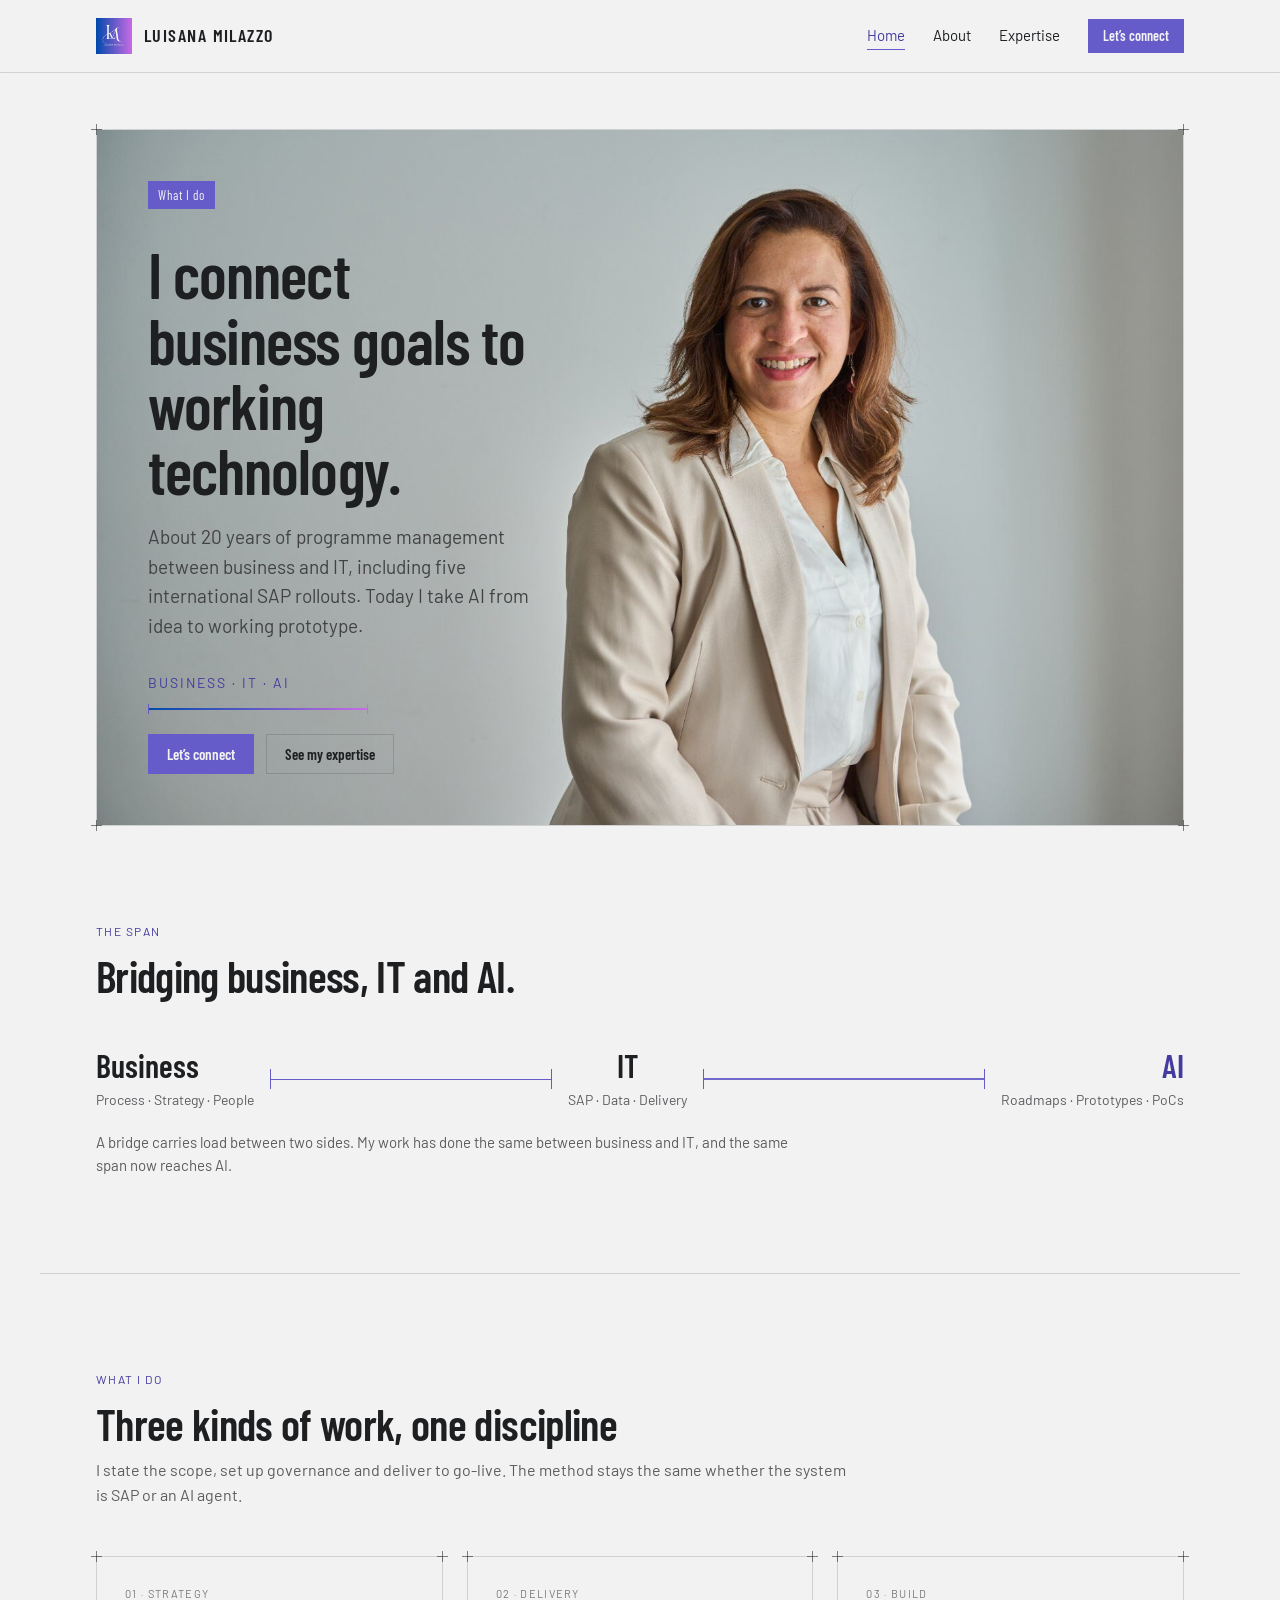
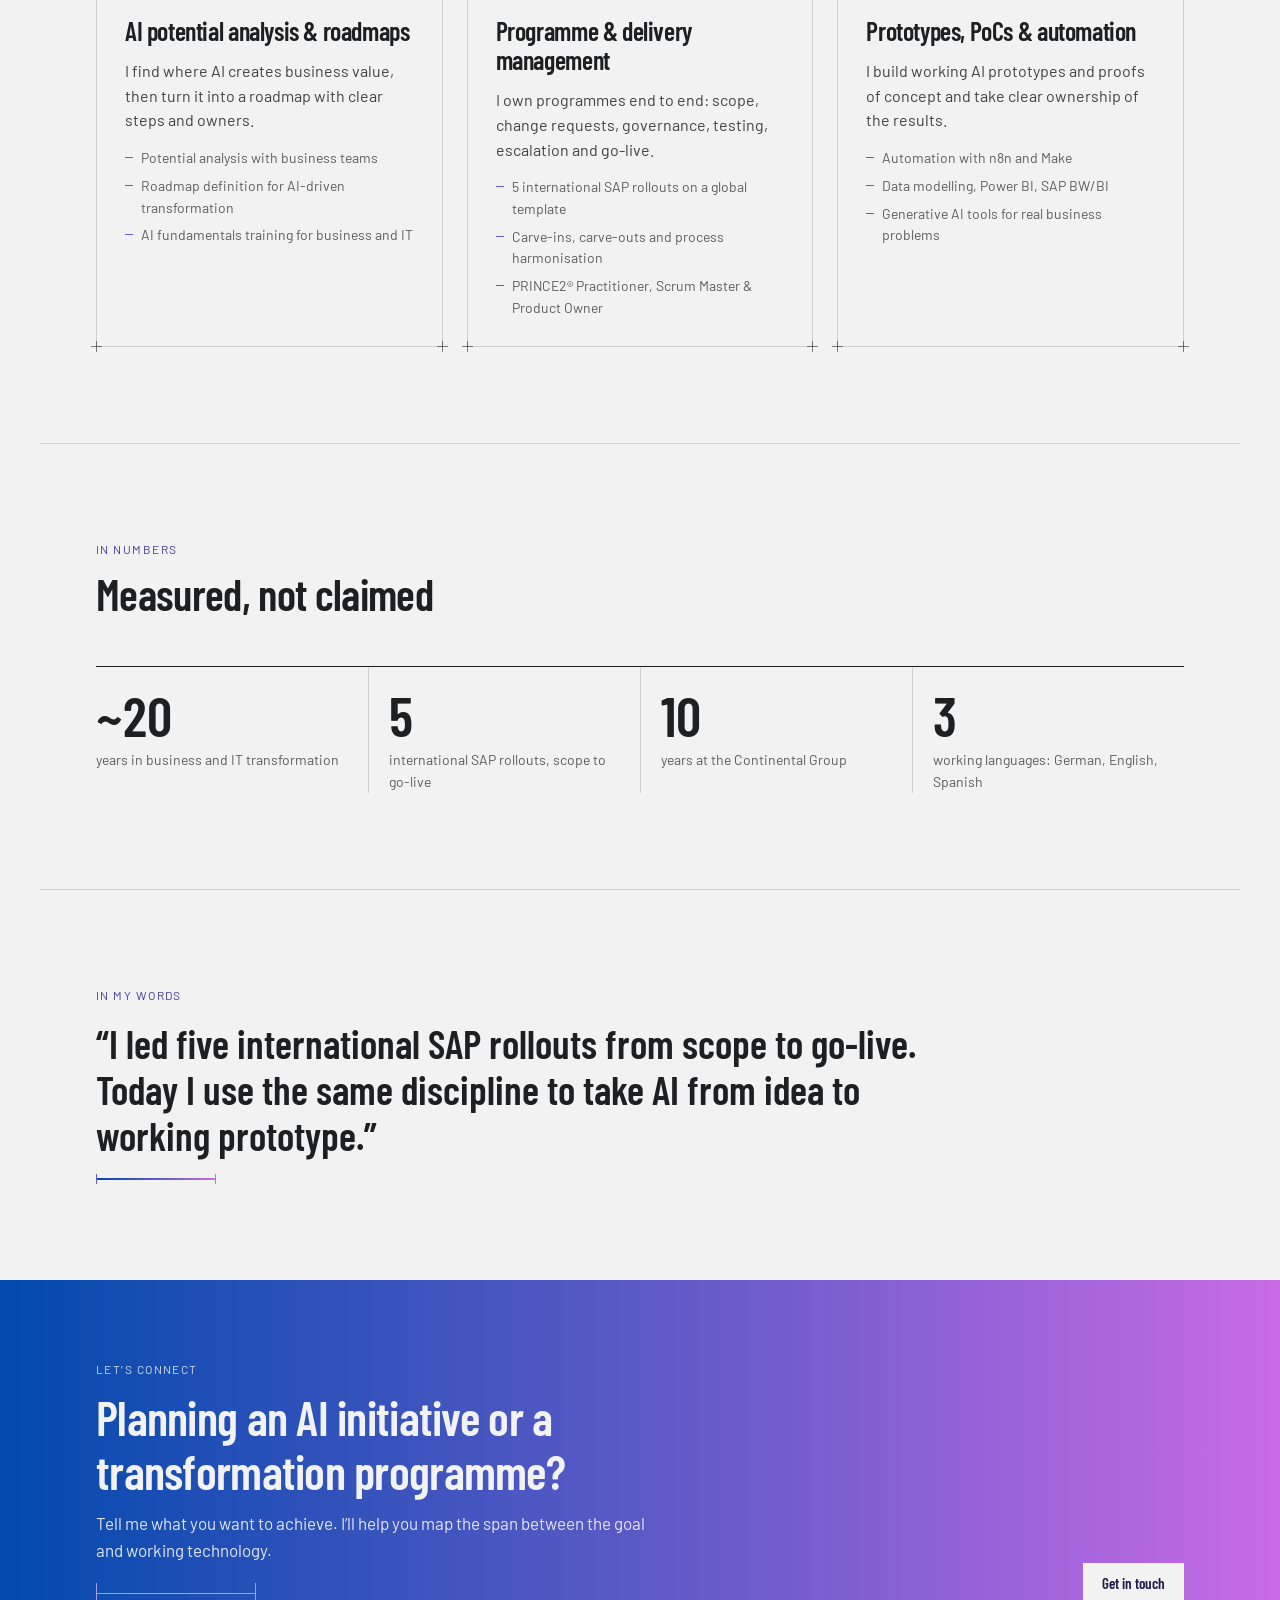
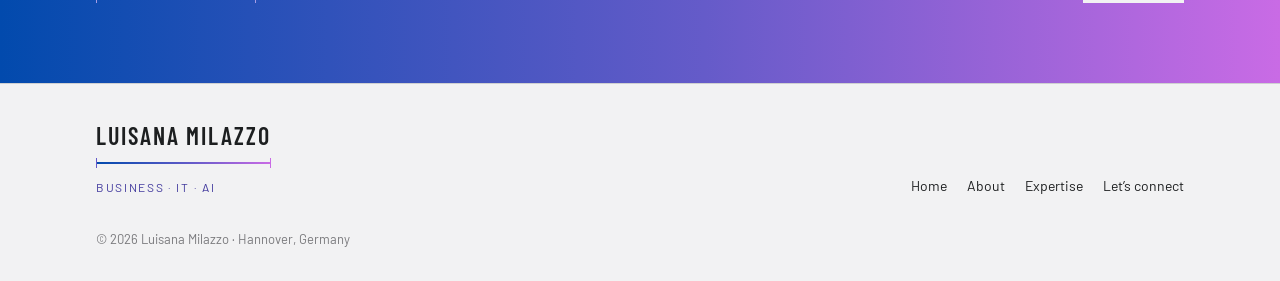
==== index.html @ de4c2080 "Personal website and Claude Design handoff Static HTML/CSS site (Home, About, Expertise) in brand co" ====
<!DOCTYPE html>
<html lang="en">
<head>
<meta charset="utf-8">
<meta name="viewport" content="width=device-width, initial-scale=1">
<title>Luisana Milazzo · Bridging business, IT and AI</title>
<meta name="description" content="Luisana Milazzo: about 20 years bridging business and IT, now applied to AI. Programme management, SAP transformation and AI implementation, based in Hannover.">
<link rel="icon" type="image/png" href="assets/favicon.png">
<link rel="apple-touch-icon" href="assets/apple-touch-icon.png">
<link rel="stylesheet" href="css/industry.css">
<link rel="stylesheet" href="css/site.css">
<script src="js/nav.js" defer></script>
</head>
<body>
<a class="skip-link" href="#main">Skip to content</a>

<header class="site-header">
  <div class="wrap">
    <a class="brand" href="index.html"><img src="assets/lm-logo.png" alt="" width="36" height="36"><span>Luisana Milazzo</span></a>
    <button class="nav-toggle" type="button" aria-expanded="false" aria-controls="site-nav" aria-label="Menu">
      <svg width="20" height="20" viewBox="0 0 20 20" aria-hidden="true"><path d="M2 5h16M2 10h16M2 15h16" stroke="currentColor" stroke-width="1.5"/></svg>
    </button>
    <nav class="site-nav" id="site-nav" aria-label="Main">
      <a href="index.html" aria-current="page">Home</a>
      <a href="about.html">About</a>
      <a href="expertise.html">Expertise</a>
      <a class="btn btn-primary" href="about.html#connect">Let’s connect</a>
    </nav>
  </div>
</header>

<main id="main">

  <!-- Hero · Home photo: the open wall on the left holds the headline -->
  <section class="hero wrap" aria-labelledby="hero-title">
    <div class="hero-frame blueprint">
      <i class="corner tl"></i><i class="corner tr"></i><i class="corner bl"></i><i class="corner br"></i>
      <div class="hero-photo"><img src="assets/photo-landscape.jpg" alt="Luisana Milazzo in a beige suit, smiling" width="1600" height="1067"></div>
      <div class="hero-copy">
        <span class="chip">What I do</span>
        <div style="display:flex;flex-direction:column;gap:20px">
          <h1 id="hero-title">I connect business goals to working technology.</h1>
          <p class="lede">About 20 years of programme management between business and IT, including five international SAP rollouts. Today I take AI from idea to working prototype.</p>
        </div>
        <div style="display:flex;flex-direction:column;gap:20px">
          <div class="wordmark">
            <span class="label">Business · IT · AI</span>
            <div class="dim dim-gradient dim-sm" style="width:220px"><i></i></div>
          </div>
          <div class="hero-actions">
            <a class="btn btn-primary" href="about.html#connect">Let’s connect</a>
            <a class="btn btn-secondary" href="expertise.html">See my expertise</a>
          </div>
        </div>
      </div>
    </div>
  </section>

  <!-- Signature motif · the dimension line -->
  <section class="section wrap" aria-labelledby="span-title">
    <div class="section-head">
      <span class="label">The span</span>
      <h2 id="span-title">Bridging business, IT and AI.</h2>
    </div>
    <div class="span-diagram">
      <div class="span-node"><strong>Business</strong><span>Process · Strategy · People</span></div>
      <div class="dim" aria-hidden="true"><i></i></div>
      <div class="span-node"><strong>IT</strong><span>SAP · Data · Delivery</span></div>
      <div class="dim dim-strong" aria-hidden="true"><i></i></div>
      <div class="span-node"><strong>AI</strong><span>Roadmaps · Prototypes · PoCs</span></div>
    </div>
    <p class="span-note muted">A bridge carries load between two sides. My work has done the same between business and IT, and the same span now reaches AI.</p>
  </section>

  <!-- What I do -->
  <section class="section wrap" aria-labelledby="services-title">
    <div class="section-head">
      <span class="label">What I do</span>
      <h2 id="services-title">Three kinds of work, one discipline</h2>
      <p class="muted pretty">I state the scope, set up governance and deliver to go-live. The method stays the same whether the system is SAP or an AI agent.</p>
    </div>
    <div class="grid-3">
      <article class="service blueprint">
        <i class="corner tl"></i><i class="corner tr"></i><i class="corner bl"></i><i class="corner br"></i>
        <span class="label-muted">01 · Strategy</span>
        <h3>AI potential analysis &amp; roadmaps</h3>
        <p>I find where AI creates business value, then turn it into a roadmap with clear steps and owners.</p>
        <ul>
          <li>Potential analysis with business teams</li>
          <li>Roadmap definition for AI-driven transformation</li>
          <li>AI fundamentals training for business and IT</li>
        </ul>
      </article>
      <article class="service blueprint">
        <i class="corner tl"></i><i class="corner tr"></i><i class="corner bl"></i><i class="corner br"></i>
        <span class="label-muted">02 · Delivery</span>
        <h3>Programme &amp; delivery management</h3>
        <p>I own programmes end to end: scope, change requests, governance, testing, escalation and go-live.</p>
        <ul>
          <li>5 international SAP rollouts on a global template</li>
          <li>Carve-ins, carve-outs and process harmonisation</li>
          <li>PRINCE2® Practitioner, Scrum Master &amp; Product Owner</li>
        </ul>
      </article>
      <article class="service blueprint">
        <i class="corner tl"></i><i class="corner tr"></i><i class="corner bl"></i><i class="corner br"></i>
        <span class="label-muted">03 · Build</span>
        <h3>Prototypes, PoCs &amp; automation</h3>
        <p>I build working AI prototypes and proofs of concept and take clear ownership of the results.</p>
        <ul>
          <li>Automation with n8n and Make</li>
          <li>Data modelling, Power BI, SAP BW/BI</li>
          <li>Generative AI tools for real business problems</li>
        </ul>
      </article>
    </div>
  </section>

  <!-- Measured figures -->
  <section class="section wrap" aria-labelledby="figures-title">
    <div class="section-head">
      <span class="label">In numbers</span>
      <h2 id="figures-title">Measured, not claimed</h2>
    </div>
    <div class="figures">
      <div class="figure"><strong>~20</strong><span>years in business and IT transformation</span></div>
      <div class="figure"><strong>5</strong><span>international SAP rollouts, scope to go-live</span></div>
      <div class="figure"><strong>10</strong><span>years at the Continental Group</span></div>
      <div class="figure"><strong>3</strong><span>working languages: German, English, Spanish</span></div>
    </div>
  </section>

  <!-- Sample line -->
  <section class="section wrap" aria-label="In my words">
    <figure class="quote">
      <span class="label">In my words</span>
      <p>“I led five international SAP rollouts from scope to go-live. Today I use the same discipline to take AI from idea to working prototype.”</p>
      <div class="dim dim-gradient dim-sm" aria-hidden="true"><i></i></div>
    </figure>
  </section>

  <!-- Gradient band · section divider -->
  <section class="band" aria-labelledby="cta-title">
    <div class="wrap">
      <div>
        <span class="label">Let’s connect</span>
        <h2 id="cta-title">Planning an AI initiative or a transformation programme?</h2>
        <p>Tell me what you want to achieve. I’ll help you map the span between the goal and working technology.</p>
        <div class="dim dim-light" aria-hidden="true"><i></i></div>
      </div>
      <a class="btn btn-on-gradient" href="about.html#connect">Get in touch</a>
    </div>
  </section>

</main>

<footer class="site-footer">
  <div class="wrap">
    <div class="wordmark">
      <span class="wordmark-name">Luisana Milazzo</span>
      <div class="dim dim-gradient dim-sm" aria-hidden="true"><i></i></div>
      <span class="label">Business · IT · AI</span>
    </div>
    <nav class="footer-nav" aria-label="Footer">
      <a href="index.html">Home</a>
      <a href="about.html">About</a>
      <a href="expertise.html">Expertise</a>
      <a href="about.html#connect">Let’s connect</a>
    </nav>
    <p class="footer-meta">© 2026 Luisana Milazzo · Hannover, Germany</p>
  </div>
</footer>
</body>
</html>
---- css/industry.css ----
/* Industry — design-system tokens and component classes. This file is the source of truth for the system's look; retune it here and see readme.md. */
@import url('https://fonts.googleapis.com/css2?family=Barlow:wght@400;500;700&family=Barlow+Condensed:wght@400;600&display=swap');

:root {
  --color-bg: #f2f2f3;
  --color-surface: #e9e9ea;
  --color-text: #1d1f20;
  --color-accent: #5980a6;
  --color-accent-2: #728fab;
  --color-divider: color-mix(in srgb, #1d1f20 16%, transparent);

  /* Tonal ramps — generated in OKLCH on one shared lightness scale, so the
     same step of any role matches the others in visual value. */
  --color-neutral-100: #f5f5f8;
  --color-neutral-200: #e7e7ea;
  --color-neutral-300: #d4d4d7;
  --color-neutral-400: #b7b7ba;
  --color-neutral-500: #98989b;
  --color-neutral-600: #7a7a7d;
  --color-neutral-700: #5d5d60;
  --color-neutral-800: #424244;
  --color-neutral-900: #2b2b2d;

  --color-accent-100: #eef6ff;
  --color-accent-200: #d6ebff;
  --color-accent-300: #b5d9fd;
  --color-accent-400: #94bce3;
  --color-accent-500: #749dc4;
  --color-accent-600: #597ea3;
  --color-accent-700: #416180;
  --color-accent-800: #2c455d;
  --color-accent-900: #1d2d3d;

  --color-accent-2-100: #eef6ff;
  --color-accent-2-200: #d6ebff;
  --color-accent-2-300: #bdd8f2;
  --color-accent-2-400: #9ebbd8;
  --color-accent-2-500: #7e9cb8;
  --color-accent-2-600: #627d98;
  --color-accent-2-700: #486077;
  --color-accent-2-800: #314457;
  --color-accent-2-900: #1f2d3a;

  --font-heading: "Barlow Condensed", system-ui, sans-serif;
  --font-heading-weight: 600;
  --font-body: "Barlow", system-ui, sans-serif;

  --space-1: 3.4px;
  --space-2: 6.8px;
  --space-3: 10.2px;
  --space-4: 13.6px;
  --space-6: 20.4px;
  --space-8: 27.2px;

  --radius-sm: 2px;
  --radius-md: 4px;
  --radius-lg: 7px;

  /* Elevation — derived from the ground: soft ink-tinted shadows on a
     light theme, a hairline edge + ambient darkness on a dark one. */
  --shadow-sm: 0 1px 2px color-mix(in srgb, #2b2b2d 14%, transparent);
  --shadow-md: 0 3px 10px color-mix(in srgb, #2b2b2d 16%, transparent);
  --shadow-lg: 0 12px 32px color-mix(in srgb, #2b2b2d 22%, transparent);
}

body {
  background: var(--color-bg);
  color: var(--color-text);
  font-family: var(--font-body);
}
h1, h2, h3, h4 { font-family: var(--font-heading); font-weight: var(--font-heading-weight); }

.blueprint {
  position: relative;
  border: 1px solid var(--color-divider);
  border-radius: 0;
}
/* The overlay image treatments (halftone, duotone) clip their overlay
   (overflow:hidden); a blueprint wrapper draws its registration marks
   outside the box, so when both classes share a wrapper the frame must
   win. */
.blueprint.halftone, .blueprint.plate, .blueprint.duotone { overflow: visible; }
.blueprint > .corner {
  position: absolute; width: 11px; height: 11px;
  color: color-mix(in srgb, var(--color-text) 55%, transparent);
}
.blueprint > .corner::before, .blueprint > .corner::after {
  content: ""; position: absolute; background: currentColor;
}
.blueprint > .corner::before { left: 5px; top: 0; width: 1px; height: 100%; }
.blueprint > .corner::after  { top: 5px; left: 0; width: 100%; height: 1px; }
.blueprint > .corner.tl { top: -6px; left: -6px; }
.blueprint > .corner.tr { top: -6px; right: -6px; }
.blueprint > .corner.bl { bottom: -6px; left: -6px; }
.blueprint > .corner.br { bottom: -6px; right: -6px; }

.duotone{position:relative;overflow:hidden}
.duotone::after{content:"";position:absolute;inset:0;pointer-events:none;
  background:var(--color-accent);mix-blend-mode:color}

/* ══════════════════════════════════════════════════════════════════════════
   Components — built with the tokens above. Plain CSS
   on plain HTML: no JavaScript, no build step. Each class is documented in
   readme.md and demonstrated in foundations/ and components/.
   ══════════════════════════════════════════════════════════════════════ */

*, *::before, *::after { box-sizing: border-box; }
body { margin: 0; font-size: 15px; line-height: 1.55; font-weight: 400; }
h1, h2, h3, h4, h5, h6 {
  font-family: var(--font-heading); font-weight: var(--font-heading-weight);
  line-height: 1.12; letter-spacing: -0.015em; margin: 0 0 var(--space-2);
}
h1 { font-size: 42px; }
h2 { font-size: 32px; }
h3 { font-size: 25px; }
h4 { font-size: 20px; }
h5 { font-size: 16px; }
h6 { font-size: 13px; }
h6 { letter-spacing: 0.08em; text-transform: uppercase; }
p { margin: 0 0 var(--space-3); }
a { color: var(--color-accent); text-underline-offset: 3px; }
img { display: block; max-width: 100%; }
figure { margin: 0; }
figcaption {
  font-size: 11px; margin-top: var(--space-1);
  color: color-mix(in srgb, var(--color-text) 55%, transparent);
}
.text-muted { color: color-mix(in srgb, var(--color-text) 55%, transparent); }
:focus { outline: none; }
:focus-visible { outline: 2px solid var(--color-accent); outline-offset: 2px; }
::selection { background: color-mix(in srgb, var(--color-accent) 30%, transparent); }

/* — rules — */
.hr {
  height: 1px; border: 0; margin: var(--space-4) 0;
  background: var(--color-divider);
}

/* — buttons — */
.btn {
  display: inline-flex; align-items: center; justify-content: center; gap: 6px;
  cursor: pointer; text-decoration: none;
  font-family: var(--font-heading); font-weight: var(--font-heading-weight);
  font-size: 14px; line-height: 1.2; color: var(--color-text); /* matches the .input's 14px —
     the pair sits side by side in sign-up rows */
  background: transparent; border: 1px solid transparent;
  padding: var(--space-2) calc(var(--space-3) * 1.2);
  border-radius: var(--radius-md);
}
.btn svg { display: block; }
.btn:disabled { opacity: 0.45; cursor: not-allowed; }
.btn-primary { background: var(--color-accent); color: var(--color-bg); }
.btn-primary:hover { background: var(--color-accent-600); }
.btn-primary:active { background: var(--color-accent-700); }
.btn-secondary { border-color: var(--color-divider); }
.btn-secondary:hover { background: color-mix(in srgb, var(--color-text) 7%, transparent); }
.btn-secondary:active { background: color-mix(in srgb, var(--color-text) 14%, transparent); }
.btn-ghost { color: var(--color-accent); padding-inline: var(--space-1); }
.btn-ghost:hover { background: color-mix(in srgb, var(--color-accent) 10%, transparent); }
.btn-ghost:active { background: color-mix(in srgb, var(--color-accent) 18%, transparent); }
.btn-icon { width: 36px; height: 36px; padding: 0; }
.btn-block { width: 100%; margin-top: var(--space-2); }

/* — forms — */
.field > label {
  display: block; font-size: 12px; margin-bottom: 5px;
  color: color-mix(in srgb, var(--color-text) 70%, transparent);
}
.input {
  width: 100%; min-height: 36px; padding: 6px 10px; font: inherit;
  font-size: 14px; color: var(--color-text); caret-color: var(--color-accent);
  background: var(--color-surface);
  border: 1px solid var(--color-divider); border-radius: var(--radius-md);
}
.input:hover { border-color: color-mix(in srgb, var(--color-text) 45%, transparent); }
.input:focus-visible { border-color: var(--color-accent); outline-offset: 0; }
textarea.input { min-height: 90px; resize: vertical; }
.radio { display: inline-flex; align-items: center; gap: 8px; cursor: pointer; font-size: 14px; }
.radio input, .seg-opt input {
  position: absolute; opacity: 0; width: 0; height: 0; pointer-events: none;
}
.radio .dot {
  width: 16px; height: 16px; flex: none; border-radius: 50%;
  border: 1.5px solid var(--color-divider);
}
.radio:hover .dot { border-color: var(--color-accent); }
.radio input:checked + .dot {
  border-color: var(--color-accent); background: var(--color-accent);
  box-shadow: inset 0 0 0 4px var(--color-bg);
}
.radio input:focus-visible + .dot { outline: 2px solid var(--color-accent); outline-offset: 2px; }
.seg {
  display: inline-flex; overflow: hidden;
  border: 1px solid var(--color-divider); border-radius: var(--radius-md);
}
.seg-opt {
  display: inline-flex; align-items: center; gap: 6px;
  padding: 7px 12px; font-size: 13px; cursor: pointer;
}
.seg-opt + .seg-opt { border-left: 1px solid var(--color-divider); }
.seg-opt:has(input:checked) { background: var(--color-accent); color: var(--color-bg); }
.seg-opt:not(:has(input:checked)):hover { background: color-mix(in srgb, var(--color-text) 7%, transparent); }
.seg-opt:has(input:focus-visible) { outline: 2px solid var(--color-accent); outline-offset: -2px; }

/* — cards — */
.card {
  display: flex; flex-direction: column; gap: var(--space-2);
  padding: var(--space-3); border-radius: var(--radius-md); background: var(--color-surface);
}
.card-kicker { font-size: 10px; letter-spacing: 0.1em; text-transform: uppercase; color: var(--color-accent); }
.card-title {
  font-family: var(--font-heading); font-weight: var(--font-heading-weight);
  font-size: 17px; line-height: 1.2;
}
.card-body { margin: 0; font-size: 13px; opacity: 0.8; flex: 1; }
.card-meta {
  display: flex; align-items: center; gap: 6px; font-size: 11px;
  color: color-mix(in srgb, var(--color-text) 50%, transparent);
}
.elev-sm { box-shadow: var(--shadow-sm); }
.elev-md { box-shadow: var(--shadow-md); }
.elev-lg { box-shadow: var(--shadow-lg); }

/* — tags — */
.tag {
  display: inline-flex; align-items: center; font-size: 11px;
  letter-spacing: 0.02em; padding: 3px 10px;
  border-radius: calc(var(--radius-md) * 0.75);
}
.tag-accent { background: var(--color-accent-100); color: var(--color-accent-800); }
.tag-accent-2 { background: var(--color-accent-2-100); color: var(--color-accent-2-800); }
.tag-neutral { background: var(--color-neutral-100); color: var(--color-neutral-800); }
.tag-outline { border: 1px solid var(--color-accent); color: var(--color-accent); }

/* — navigation — */
.nav {
  display: flex; align-items: center; gap: var(--space-4);
  padding: var(--space-3) var(--space-4);
  border-bottom: none;
}
.nav-brand {
  font-family: var(--font-heading); font-weight: var(--font-heading-weight);
  font-size: 18px; margin-right: auto;
}
.nav a { color: inherit; text-decoration: none; font-size: 14px; }
.nav a:hover, .nav a[aria-current='page'] { color: var(--color-accent); }

/* — tables — */
.table { width: 100%; border-collapse: collapse; font-size: 14px; }
.table th {
  text-align: left; font-size: 11px; letter-spacing: 0.08em; text-transform: uppercase;
  color: color-mix(in srgb, var(--color-text) 60%, transparent);
  padding: var(--space-2); border-bottom: 1px solid var(--color-divider);
}
.table td {
  padding: var(--space-2);
  border-bottom: 1px solid color-mix(in srgb, var(--color-text) 8%, transparent);
}
.table tbody tr:hover { background: color-mix(in srgb, var(--color-text) 4%, transparent); }

/* — dialog — */
.dialog-backdrop {
  position: fixed; inset: 0; display: grid; place-items: center;
  padding: var(--space-4);
  background: color-mix(in srgb, var(--color-neutral-900) 50%, transparent);
}
.dialog {
  width: min(440px, 100%); display: flex; flex-direction: column; gap: var(--space-3);
  padding: var(--space-4); border-radius: var(--radius-lg);
  background: var(--color-surface); box-shadow: var(--shadow-lg);
}
.dialog-title {
  font-family: var(--font-heading); font-weight: var(--font-heading-weight);
  font-size: 20px;
}
.dialog-body { font-size: 14px; opacity: 0.85; }
.dialog-actions { display: flex; justify-content: flex-end; gap: var(--space-2); margin-top: var(--space-2); }

/* — blueprint frame: components are wireframe objects (see .blueprint
     and .corner above) — square, transparent, hairline-bordered — */
.card, .btn, .input, .tag, .seg, .dialog { border-radius: 0; }
.card, .dialog { background: transparent; border: 1px solid var(--color-divider); }
.btn { border: 1px solid var(--color-divider); }
.btn-primary { border-color: var(--color-accent); }
.btn-ghost { border-color: transparent; }
---- css/site.css ----
/* Luisana Milazzo — concept 1a "The Span".
   Builds on the Industry system (industry.css) with the colours sampled
   from the LM logo: Cobalt → Iris → Orchid. */

:root {
  --color-accent: #655bc9;
  --color-accent-100: #f1f0fc;
  --color-accent-200: #e1defa;
  --color-accent-300: #c8c2f3;
  --color-accent-400: #a69de6;
  --color-accent-500: #7a71d4;
  --color-accent-600: #5148b4;
  --color-accent-700: #433b9e;
  --color-accent-800: #2f2a75;
  --color-accent-900: #1e1b4e;
  --color-accent-2: #c96be5;
  --color-accent-2-100: #fbf0fd;
  --color-accent-2-300: #ecc4f6;
  --color-accent-2-700: #8a3ea3;
  --color-accent-2-900: #3d1a4a;

  --cobalt: #024aad;
  --iris: #655bc9;
  --orchid: #c96be5;
  --gradient: linear-gradient(90deg, var(--cobalt), var(--iris) 55%, var(--orchid));

  --page-max: 1200px;
  --gutter: clamp(16px, 5vw, 56px);
}

html { scroll-behavior: smooth; scroll-padding-top: 88px; }
body { min-height: 100vh; display: flex; flex-direction: column; font-size: 16px; }
main { flex: 1; }
a { color: var(--color-accent-700); }
a:hover { color: var(--color-accent-900); }
img { height: auto; }

.wrap { width: 100%; max-width: var(--page-max); margin-inline: auto; padding-inline: var(--gutter); }

.skip-link {
  position: absolute; left: 16px; top: -48px; z-index: 100;
  padding: 8px 14px; background: var(--color-text); color: var(--color-bg);
}
.skip-link:focus { top: 12px; color: var(--color-bg); }

/* — type helpers — */
.label {
  font-size: 12px; letter-spacing: .12em; text-transform: uppercase;
  color: var(--color-accent-700);
}
.label-muted { font-size: 11px; letter-spacing: .12em; text-transform: uppercase; color: var(--color-neutral-600); }
.display { font-size: clamp(40px, 6vw, 64px); line-height: 1; margin: 0; }
.lede { font-size: clamp(17px, 1.6vw, 19px); color: var(--color-neutral-800); max-width: 640px; text-wrap: pretty; margin: 0; }
.muted { color: var(--color-neutral-700); }
.pretty { text-wrap: pretty; }

/* — blueprint frames get their registration marks from industry.css — */
.frame { padding: clamp(24px, 4vw, 56px); }

/* — header — */
.site-header {
  position: sticky; top: 0; z-index: 50;
  background: color-mix(in srgb, var(--color-bg) 92%, transparent);
  backdrop-filter: blur(8px);
  border-bottom: 1px solid var(--color-divider);
}
.site-header .wrap { display: flex; align-items: center; gap: 24px; min-height: 72px; }
.brand { display: flex; align-items: center; gap: 12px; color: var(--color-text); text-decoration: none; margin-right: auto; }
.brand:hover { color: var(--color-text); }
.brand img { width: 36px; height: 36px; }
.brand span {
  font-family: var(--font-heading); font-weight: 600; font-size: 18px;
  letter-spacing: .08em; text-transform: uppercase; white-space: nowrap;
}
.site-nav { display: flex; align-items: center; gap: 28px; }
.site-nav a { color: var(--color-text); text-decoration: none; font-size: 15px; }
.site-nav a:hover, .site-nav a[aria-current="page"] { color: var(--color-accent-700); }
.site-nav a[aria-current="page"] { text-decoration: underline; text-decoration-color: var(--color-accent); text-underline-offset: 8px; }
.site-nav .btn-primary { color: var(--color-bg); font-size: 14px; padding: 8px 14px; text-decoration: none; }
.site-nav .btn-primary:hover { color: var(--color-bg); }

.nav-toggle { display: none; }

@media (max-width: 760px) {
  .brand span { font-size: 16px; }
  .nav-toggle {
    display: inline-flex; align-items: center; justify-content: center;
    width: 40px; height: 40px; padding: 0; background: transparent;
    border: 1px solid var(--color-divider); color: var(--color-text); cursor: pointer;
  }
  .nav-toggle svg { display: block; }
  .site-nav {
    display: none; position: absolute; inset: 72px 0 auto 0;
    flex-direction: column; align-items: stretch; gap: 0;
    padding: 8px var(--gutter) 20px; background: var(--color-bg);
    border-bottom: 1px solid var(--color-divider);
  }
  .site-nav.is-open { display: flex; }
  .site-nav a { padding: 12px 0; border-bottom: 1px solid var(--color-divider); }
  .site-nav .btn-primary { margin-top: 16px; padding: 12px 14px; border-bottom: 0; }
}

/* — buttons — */
.btn { font-size: 15px; padding: 10px 18px; }
.btn-primary { color: var(--color-bg); }
.btn-primary:hover, .btn-primary:active { color: var(--color-bg); }
.btn-on-gradient { background: var(--color-bg); color: var(--color-accent-900); border-color: var(--color-bg); }
.btn-on-gradient:hover { background: var(--color-accent-100); color: var(--color-accent-900); }

/* — the dimension line: the brand's signature motif —
   A measured line with end ticks. It connects two things: a role and its
   outcome, a year and the next, Caracas and Hannover. */
.dim { display: flex; align-items: center; min-width: 24px; }
.dim::before, .dim::after { content: ""; flex: none; width: 1px; height: 20px; background: var(--color-accent); }
.dim > i { flex: 1; height: 1px; background: var(--color-accent); }
.dim-strong > i { height: 2px; opacity: .9; }
.dim-sm::before, .dim-sm::after { height: 10px; }
.dim-gradient > i { height: 2px; background: var(--gradient); }
.dim-gradient::before { background: var(--color-accent); }
.dim-gradient::after { background: var(--orchid); }
.dim-light::before, .dim-light::after, .dim-light > i { background: var(--color-accent-400); }

/* — wordmark lockup — */
.wordmark { display: inline-flex; flex-direction: column; gap: 10px; }
.wordmark-name {
  font-family: var(--font-heading); font-weight: 600; line-height: 1;
  font-size: clamp(28px, 4.4vw, 44px); letter-spacing: .08em; text-transform: uppercase; white-space: nowrap;
}
.wordmark .label { font-size: 14px; letter-spacing: .14em; }

/* — sections — */
.section { padding-block: clamp(56px, 8vw, 96px); }
.section + .section { border-top: 1px solid var(--color-divider); }
.section-head { display: flex; flex-direction: column; gap: 10px; margin-bottom: clamp(32px, 4vw, 48px); max-width: 760px; }
.section-head h2 { font-size: clamp(32px, 4vw, 44px); margin: 0; }
.section-head p { margin: 0; }

/* — hero (Home): the open wall on the left holds the headline — */
.hero { padding-top: clamp(32px, 5vw, 56px); }
.hero-frame {
  position: relative; display: grid; grid-template-columns: minmax(0, 1fr) minmax(0, 1.2fr);
  min-height: clamp(520px, 62vh, 640px);
}
.hero-photo { position: absolute; inset: 0; overflow: hidden; }
.hero-photo img { width: 100%; height: 100%; object-fit: cover; object-position: 85% 30%; }
.hero-copy {
  position: relative; display: flex; flex-direction: column; justify-content: space-between; gap: 32px;
  padding: clamp(28px, 4vw, 56px);
}
.hero-copy h1 { font-size: clamp(40px, 5.4vw, 64px); line-height: 1.02; margin: 0; max-width: 560px; }
.hero-copy .lede { max-width: 420px; }
.hero-actions { display: flex; flex-wrap: wrap; gap: 12px; }
.chip {
  align-self: flex-start; font-family: var(--font-heading); font-size: 13px; letter-spacing: .04em;
  padding: 4px 10px; background: var(--color-accent); color: var(--color-bg);
}

@media (max-width: 860px) {
  .hero-frame { grid-template-columns: 1fr; min-height: 0; }
  .hero-photo { position: relative; inset: auto; aspect-ratio: 4 / 3; order: -1; }
  .hero-photo img { object-position: 62% 30%; }
}

/* — span diagram: Business — IT — AI — */
.span-diagram { display: grid; grid-template-columns: auto 1fr auto 1fr auto; align-items: center; }
.span-node { display: flex; flex-direction: column; gap: 6px; }
.span-node strong { font-family: var(--font-heading); font-weight: 600; font-size: clamp(24px, 3vw, 32px); line-height: 1.1; }
.span-node span { font-size: 14px; color: var(--color-neutral-700); }
.span-node:first-child { padding-right: 16px; }
.span-node:nth-child(3) { padding-inline: 16px; text-align: center; }
.span-node:last-child { padding-left: 16px; text-align: right; }
.span-node:last-child strong { color: var(--color-accent-700); }
.span-note { margin: 20px 0 0; font-size: 15px; max-width: 720px; }

@media (max-width: 640px) {
  .span-diagram { grid-template-columns: 1fr; justify-items: start; }
  .span-diagram .dim { flex-direction: column; width: 20px; height: 40px; margin-left: 10px; }
  .span-diagram .dim::before, .span-diagram .dim::after { width: 20px; height: 1px; }
  .span-diagram .dim > i { width: 1px; height: auto; flex: 1; }
  .span-node, .span-node:nth-child(3), .span-node:last-child { padding: 0; text-align: left; }
}

/* — grids — */
.grid-3 { display: grid; grid-template-columns: repeat(3, minmax(0, 1fr)); gap: 24px; }
.grid-2 { display: grid; grid-template-columns: repeat(2, minmax(0, 1fr)); gap: clamp(24px, 4vw, 56px); }
@media (max-width: 900px) { .grid-3 { grid-template-columns: 1fr; } }
@media (max-width: 760px) { .grid-2 { grid-template-columns: 1fr; } }

/* — service blocks (Home · What I do) — */
.service { padding: 28px; display: flex; flex-direction: column; gap: 14px; }
.service h3 { font-size: 26px; margin: 0; }
.service p { margin: 0; color: var(--color-neutral-800); }
.service ul { margin: 0; padding: 0; list-style: none; display: flex; flex-direction: column; gap: 6px; font-size: 14px; color: var(--color-neutral-700); }
.service li { padding-left: 16px; position: relative; }
.service li::before { content: ""; position: absolute; left: 0; top: .72em; width: 8px; height: 1px; background: var(--color-accent); }

/* — measured figures — */
.figures { display: grid; grid-template-columns: repeat(4, minmax(0, 1fr)); border-top: 1px solid var(--color-text); }
.figure { padding: 20px 20px 0 0; display: flex; flex-direction: column; gap: 6px; }
.figure + .figure { padding-left: 20px; border-left: 1px solid var(--color-divider); }
.figure strong { font-family: var(--font-heading); font-weight: 600; font-size: clamp(40px, 5vw, 56px); line-height: 1; }
.figure span { font-size: 14px; color: var(--color-neutral-700); }
@media (max-width: 760px) {
  .figures { grid-template-columns: repeat(2, minmax(0, 1fr)); }
  .figure:nth-child(3) { padding-left: 0; border-left: 0; }
  .figure { padding-bottom: 20px; }
}

/* — quote — */
.quote { margin: 0; display: flex; flex-direction: column; gap: 16px; max-width: 860px; }
.quote p { margin: 0; font-family: var(--font-heading); font-weight: 600; font-size: clamp(26px, 3.4vw, 40px); line-height: 1.15; text-wrap: pretty; }
.quote .dim { width: 120px; }

/* — gradient band: reserved for the logo field and section dividers — */
.band { background: var(--gradient); color: var(--color-bg); }
.band .wrap { padding-block: clamp(48px, 7vw, 80px); display: flex; flex-wrap: wrap; align-items: flex-end; justify-content: space-between; gap: 32px; }
.band h2 { font-size: clamp(32px, 4.4vw, 48px); margin: 0 0 12px; max-width: 640px; }
.band p { margin: 0; max-width: 560px; font-size: 17px; opacity: .92; }
.band .label { color: var(--color-bg); opacity: .85; margin-bottom: 12px; display: block; }
.band .dim { width: 160px; margin-top: 20px; }

/* — page intro (About / Expertise) — */
.page-intro { padding-top: clamp(40px, 6vw, 72px); padding-bottom: clamp(40px, 6vw, 72px); }
.page-intro-grid { display: grid; grid-template-columns: minmax(0, 1fr) 280px; gap: clamp(24px, 5vw, 64px); align-items: end; }
.page-intro-text { display: flex; flex-direction: column; gap: 16px; }
.avatar { aspect-ratio: 4 / 5; background: var(--gradient); overflow: visible; }
.avatar img { width: 100%; height: 100%; object-fit: cover; object-position: 50% 100%; }
@media (max-width: 760px) {
  .page-intro-grid { grid-template-columns: 1fr; }
  .avatar { max-width: 240px; }
}

/* — photo + text split — */
.split { display: grid; grid-template-columns: minmax(0, 5fr) minmax(0, 7fr); gap: clamp(32px, 5vw, 72px); align-items: center; }
.split-reverse { grid-template-columns: minmax(0, 7fr) minmax(0, 5fr); }
.split-reverse .split-media { order: 2; }
.split-media img { width: 100%; height: 100%; object-fit: cover; }
.split-media.portrait { aspect-ratio: 2 / 3; }
.split-media.portrait img { object-position: 50% 25%; }
.split-media.wide { aspect-ratio: 16 / 10; }
.split-media.wide img { object-position: 55% 30%; }
.split-text { display: flex; flex-direction: column; gap: 18px; }
.split-text h2 { font-size: clamp(32px, 4vw, 44px); margin: 0; }
.split-text p { margin: 0; color: var(--color-neutral-800); text-wrap: pretty; }
@media (max-width: 760px) {
  .split, .split-reverse { grid-template-columns: 1fr; }
  .split-reverse .split-media { order: 0; }
  .split-media.portrait { aspect-ratio: 4 / 5; max-height: 520px; }
}

/* — timeline: each entry is joined to the next by a measured line — */
.timeline { list-style: none; margin: 0; padding: 0; display: flex; flex-direction: column; }
.timeline > li {
  display: grid; grid-template-columns: 170px minmax(0, 1fr); gap: 32px;
  padding-block: 28px; border-top: 1px solid var(--color-divider);
}
.timeline > li:last-child { border-bottom: 1px solid var(--color-divider); }
.tl-when { display: flex; flex-direction: column; gap: 10px; }
.tl-when time, .tl-when span:first-child { font-family: var(--font-heading); font-weight: 600; font-size: 18px; letter-spacing: .02em; }
.tl-when .dim { width: 100%; }
.tl-what { display: flex; flex-direction: column; gap: 8px; }
.tl-what h3 { font-size: 24px; margin: 0; }
.tl-org { font-size: 14px; letter-spacing: .08em; text-transform: uppercase; color: var(--color-accent-700); }
.tl-what p { margin: 0; color: var(--color-neutral-800); max-width: 720px; text-wrap: pretty; }
.tl-what ul:not(.compact) { margin: 4px 0 0; padding-left: 18px; color: var(--color-neutral-800); display: flex; flex-direction: column; gap: 4px; max-width: 760px; }
.tl-what ul:not(.compact) li::marker { color: var(--color-accent); }
.tl-current .tl-when time, .tl-current .tl-when span:first-child { color: var(--color-accent-700); }
@media (max-width: 640px) {
  .timeline > li { grid-template-columns: 1fr; gap: 12px; }
  .tl-when .dim { width: 120px; }
}

/* — compact list for earlier roles — */
.compact { list-style: none; margin: 0; padding: 0; display: grid; grid-template-columns: repeat(2, minmax(0, 1fr)); gap: 0 40px; }
.compact li { display: flex; flex-direction: column; gap: 2px; padding-block: 14px; border-top: 1px solid var(--color-divider); }
.compact strong { font-weight: 500; }
.compact span { font-size: 14px; color: var(--color-neutral-700); }
@media (max-width: 760px) { .compact { grid-template-columns: 1fr; } }

/* — journey: Caracas → Furtwangen → Fontainebleau — */
.journey { display: grid; grid-template-columns: auto 1fr auto 1fr auto; align-items: start; }
.journey-stop { display: flex; flex-direction: column; gap: 6px; max-width: 280px; }
.journey-stop .year { font-family: var(--font-heading); font-weight: 600; font-size: 14px; letter-spacing: .1em; color: var(--color-accent-700); }
.journey-stop strong { font-family: var(--font-heading); font-weight: 600; font-size: clamp(24px, 2.6vw, 30px); line-height: 1.1; }
.journey-stop span { font-size: 14px; color: var(--color-neutral-700); }
.journey-stop:nth-child(3) { text-align: center; align-items: center; padding-inline: 16px; }
.journey-stop:last-child { text-align: right; align-items: flex-end; }
.journey .dim { margin-top: 26px; }
@media (max-width: 760px) {
  .journey { grid-template-columns: 1fr; }
  .journey .dim { flex-direction: column; width: 20px; height: 40px; margin: 12px 0 12px 10px; }
  .journey .dim::before, .journey .dim::after { width: 20px; height: 1px; }
  .journey .dim > i { width: 1px; height: auto; flex: 1; }
  .journey-stop, .journey-stop:nth-child(3), .journey-stop:last-child { text-align: left; align-items: flex-start; padding: 0; max-width: none; }
}

/* — degree cards — */
.degree { padding: 28px; display: flex; flex-direction: column; gap: 12px; }
.degree h3 { font-size: 24px; margin: 0; }
.degree .meta { font-size: 14px; color: var(--color-neutral-700); }
.degree p { margin: 0; font-size: 15px; color: var(--color-neutral-800); text-wrap: pretty; }

/* — awards — */
.awards { list-style: none; margin: 0; padding: 0; display: grid; grid-template-columns: repeat(2, minmax(0, 1fr)); gap: 24px; }
.award { padding: 28px; display: flex; flex-direction: column; gap: 10px; }
.award .label { font-size: 11px; }
.award h3 { font-size: 24px; margin: 0; }
.award p { margin: 0; color: var(--color-neutral-800); font-size: 15px; text-wrap: pretty; }
@media (max-width: 760px) { .awards { grid-template-columns: 1fr; } }

/* — spec table (certifications, training) — */
.spec { width: 100%; border-collapse: collapse; font-size: 15px; }
.spec th {
  text-align: left; font-weight: 400; font-size: 11px; letter-spacing: .12em; text-transform: uppercase;
  color: var(--color-neutral-600); padding: 0 12px 10px 0; border-bottom: 1px solid var(--color-text);
}
.spec td { padding: 14px 12px 14px 0; border-bottom: 1px solid var(--color-divider); vertical-align: top; }
.spec td:last-child { white-space: nowrap; color: var(--color-neutral-700); text-align: right; padding-right: 0; }
.spec th:last-child { text-align: right; padding-right: 0; }
.spec .muted { display: block; font-size: 13px; }
@media (max-width: 560px) {
  .spec thead { display: none; }
  .spec tr { display: flex; flex-direction: column; padding-block: 12px; border-bottom: 1px solid var(--color-divider); }
  .spec td { padding: 0; border: 0; }
  .spec td:last-child { text-align: left; font-size: 13px; margin-top: 4px; }
}

/* — competency tags — */
.tags { display: flex; flex-wrap: wrap; gap: 8px; }
.tags .tag { font-size: 13px; padding: 5px 12px; }

/* — contact — */
.contact-list { list-style: none; margin: 0; padding: 0; display: flex; flex-direction: column; }
.contact-list li { display: grid; grid-template-columns: 110px minmax(0, 1fr); gap: 16px; padding-block: 14px; border-top: 1px solid var(--color-divider); align-items: baseline; }
.contact-list li:last-child { border-bottom: 1px solid var(--color-divider); }
.contact-list a { overflow-wrap: anywhere; }

/* — footer — */
.site-footer { border-top: 1px solid var(--color-divider); padding-block: 40px 32px; }
.site-footer .wrap { display: flex; flex-wrap: wrap; align-items: flex-end; justify-content: space-between; gap: 24px; }
.site-footer .wordmark-name { font-size: 24px; }
.site-footer .wordmark .label { font-size: 12px; }
.footer-nav { display: flex; flex-wrap: wrap; gap: 20px; font-size: 14px; }
.footer-nav a { color: var(--color-text); text-decoration: none; }
.footer-nav a:hover { color: var(--color-accent-700); }
.footer-meta { width: 100%; font-size: 13px; color: var(--color-neutral-600); margin: 8px 0 0; }

@media (prefers-reduced-motion: reduce) { html { scroll-behavior: auto; } }
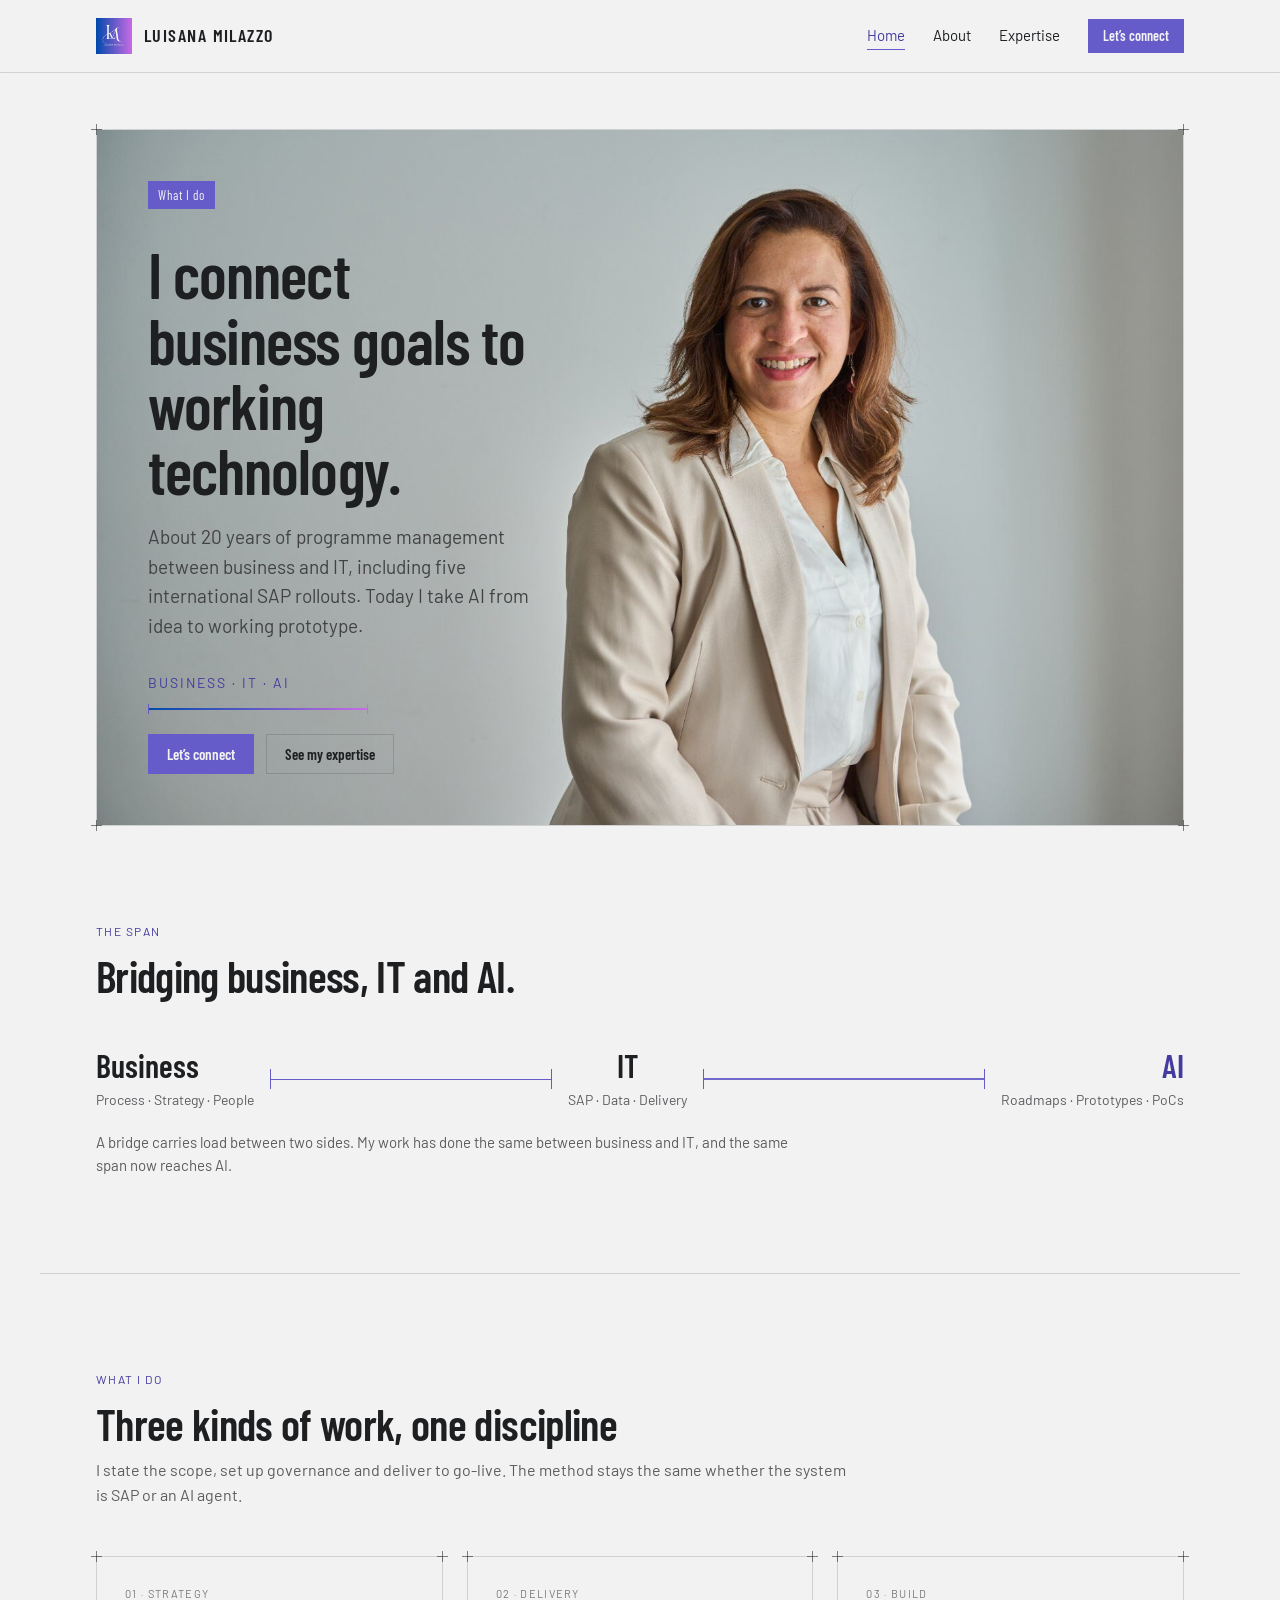
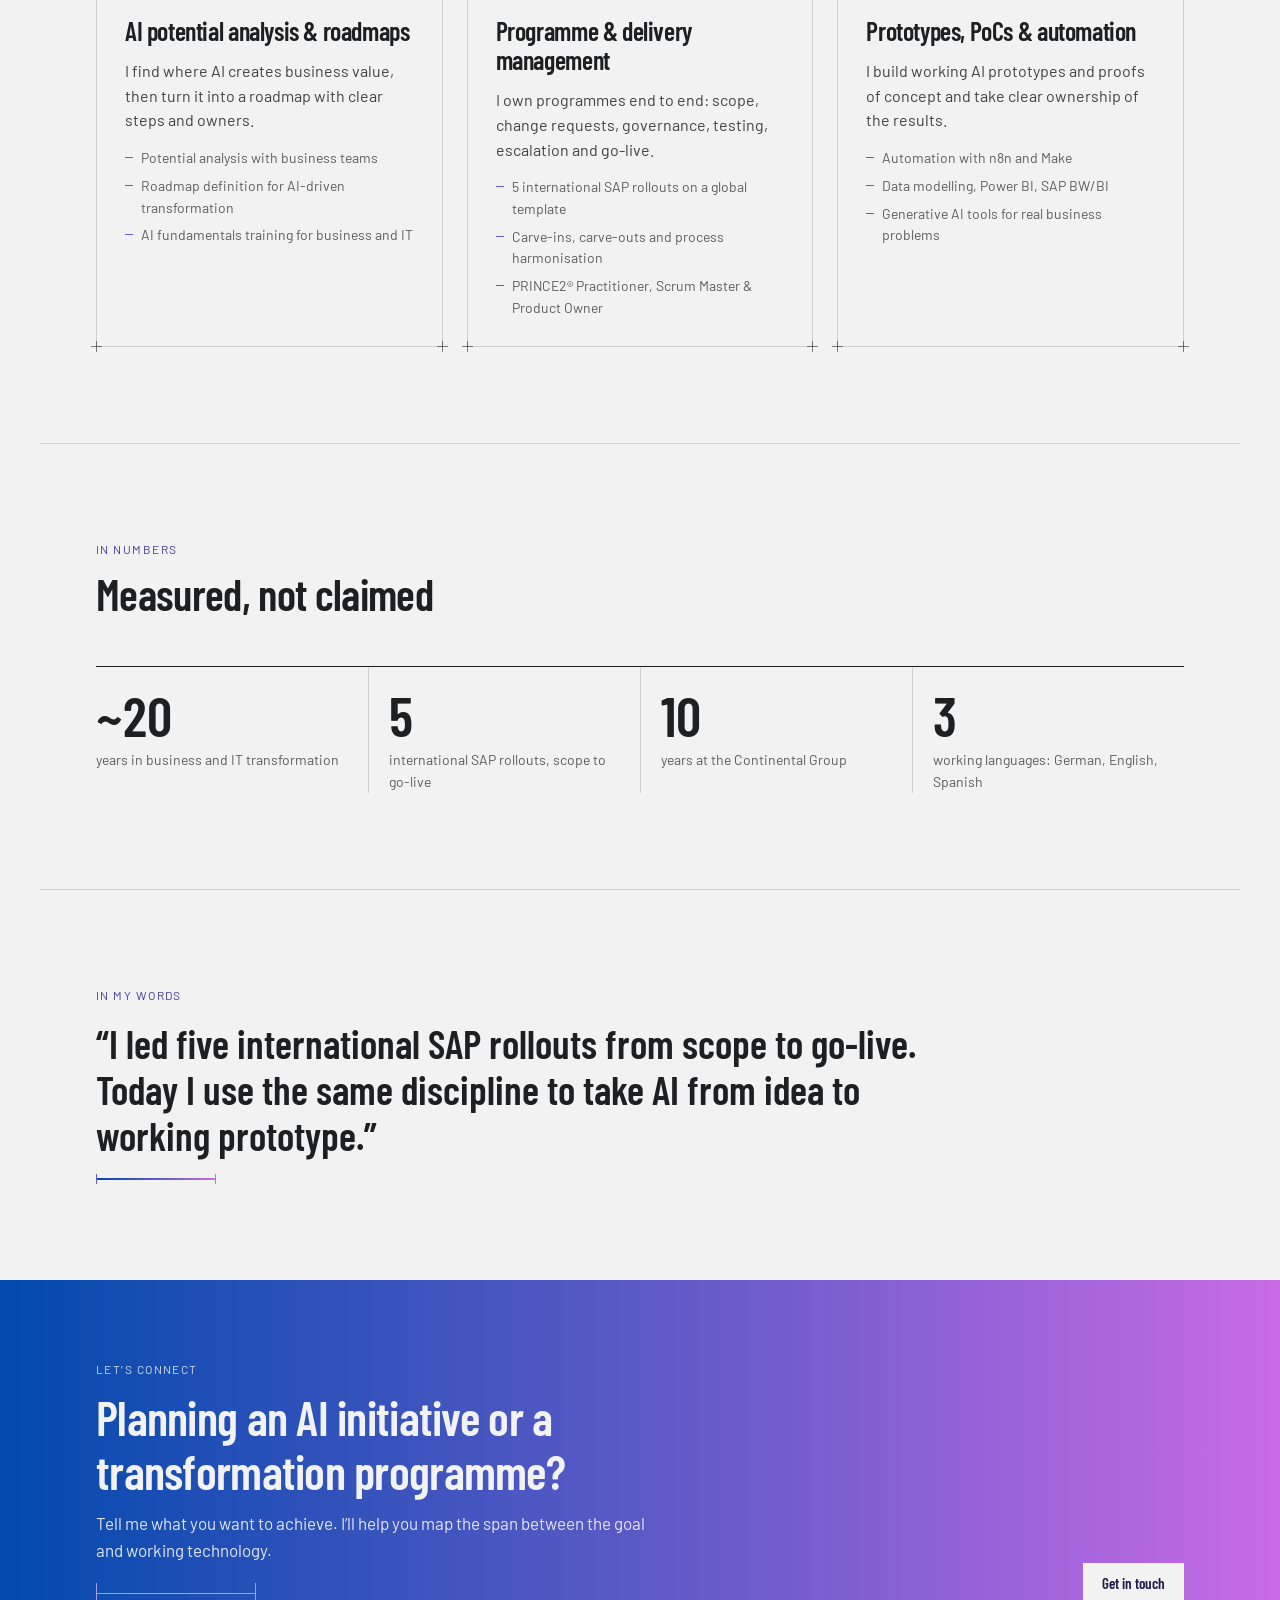
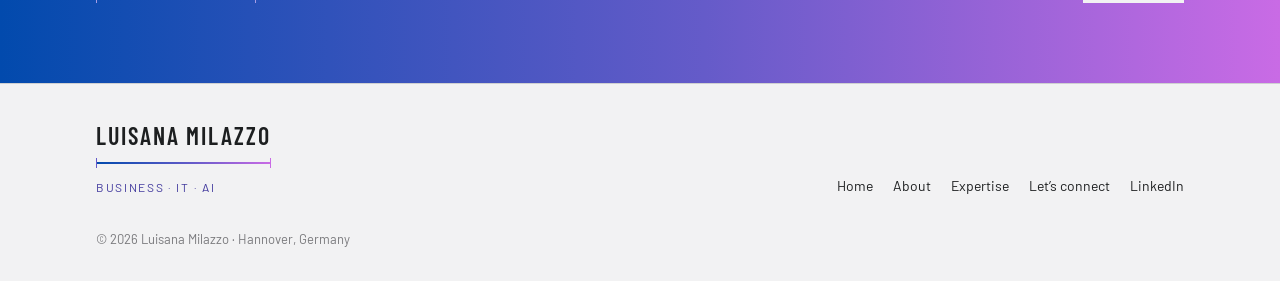
==== commit a7ee6d70: "Add LinkedIn link and deploy branch for Hostinger - Link the About contact section and all footers t" ====
--- a/index.html
+++ b/index.html
@@ -166,6 +166,7 @@
       <a href="about.html">About</a>
       <a href="expertise.html">Expertise</a>
       <a href="about.html#connect">Let’s connect</a>
+      <a href="https://www.linkedin.com/in/luisana-milazzo/" rel="noopener">LinkedIn</a>
     </nav>
     <p class="footer-meta">© 2026 Luisana Milazzo · Hannover, Germany</p>
   </div>
